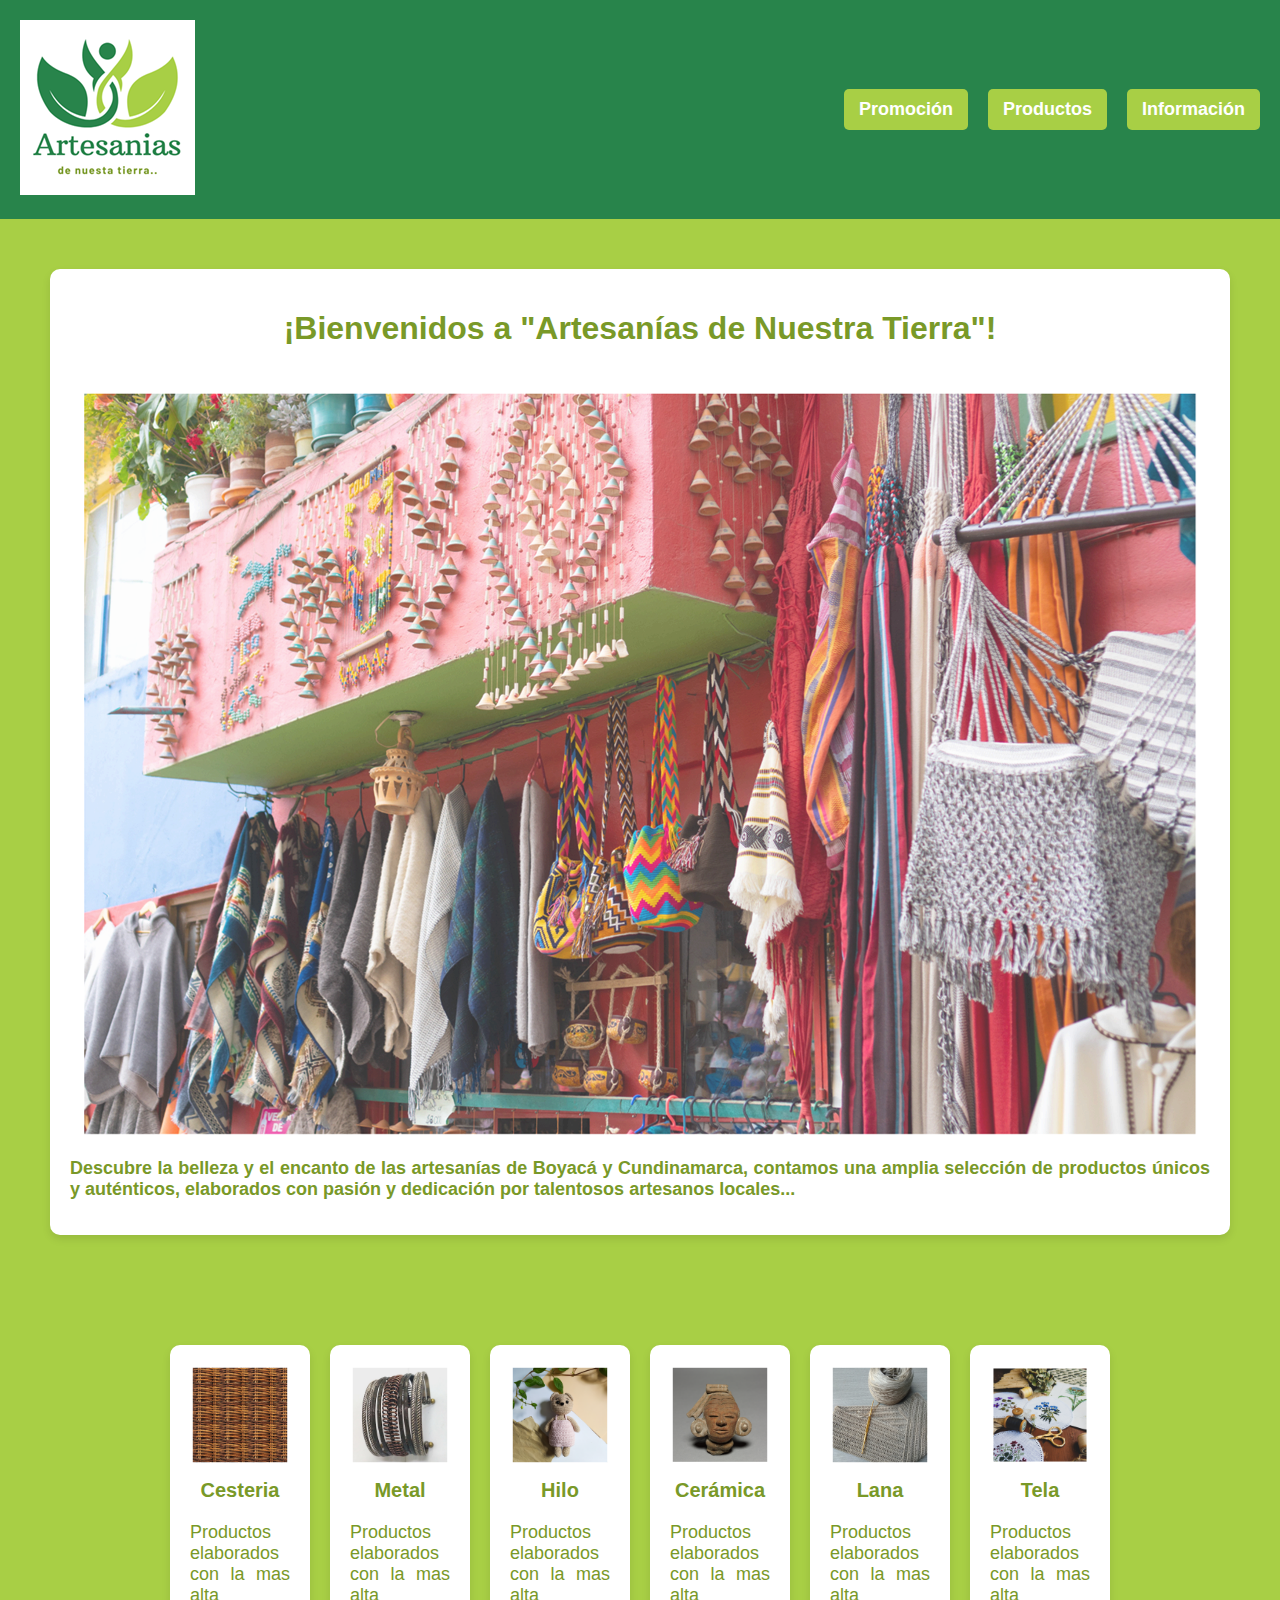
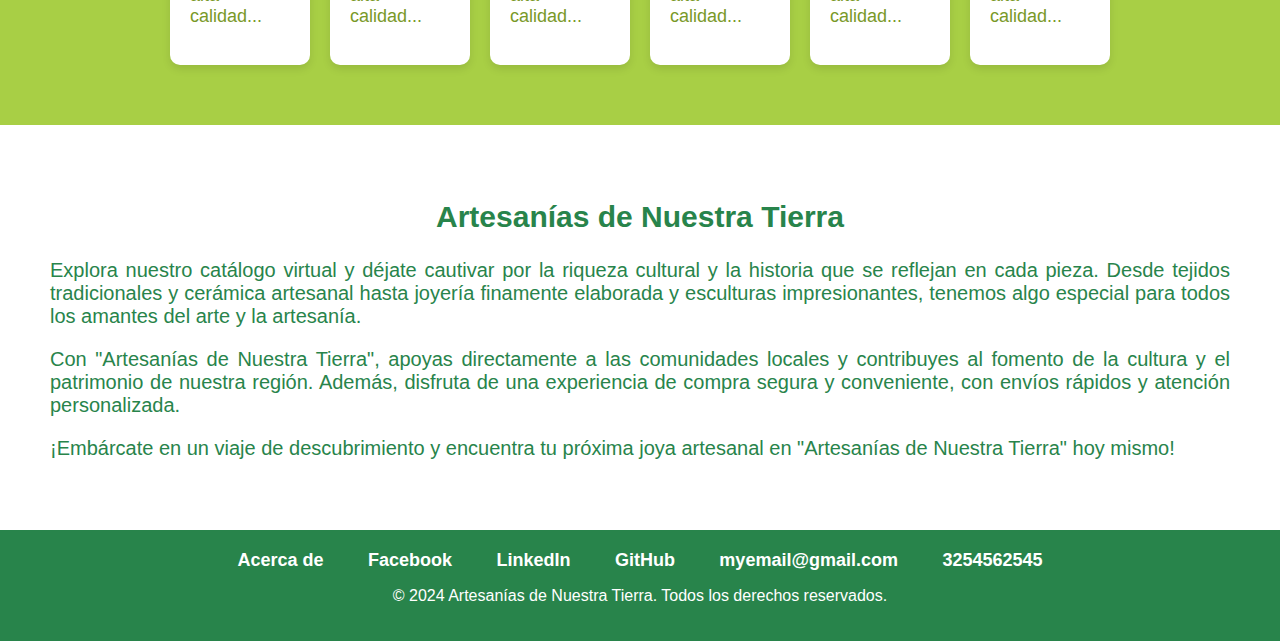
==== index.html @ 207a9da5 "sin cambios" ====
<!DOCTYPE html>
<html lang="es">
<head>
    <meta charset="UTF-8">
    <meta name="viewport" content="width=device-width, initial-scale=1.0">
    <title>Artesanías de Nuestra Tierra</title>
    <link rel="stylesheet" href="css/styles.css">
    <link rel="icon" href="img/favicon.png" type="image/png">
</head>
<body>
    <header class="header">
        <div class="logo">
            <img src="img/logo.png" alt="Artesanías de Nuestra Tierra">
        </div>
        <nav class="nav">
            <ul>
                <li><a href="#promocion">Promoción</a></li>
                <li><a href="#productos">Productos</a></li>
                <li><a href="#informacion">Información</a></li>
            </ul>
        </nav>
    </header>
<!-- Contenido principal -->
<main>
   <section id="promocion" class="section">
        <div class="card_center">
            <h1>¡Bienvenidos a "Artesanías de Nuestra Tierra"!</h1>
            <img src="img/central.png" alt="Promoción de Artesanías de Nuestra Tierra">
            <h2>Descubre la belleza y el encanto de las artesanías de Boyacá y Cundinamarca, contamos una amplia selección de productos únicos y auténticos, elaborados con pasión y dedicación por talentosos artesanos locales...</h2>
        </div>
    </section>

    <section id="productos" class="section">
        <div class="container">
            <div class="card">
                <img src="img/1.png" alt="Producto 1">
                <h3>Cesteria</h3>
                <p>Productos elaborados con la mas alta calidad...</p>
            </div>
            <div class="card">
                <img src="img/2.png" alt="Producto 2">
                <h3>Metal</h3>
                <p>Productos elaborados con la mas alta calidad...</p>
            </div>
            <div class="card">
                <img src="img/3.png" alt="Producto 3">
                <h3>Hilo</h3>
                <p>Productos elaborados con la mas alta calidad...</p>
            </div>
            <div class="card">
                <img src="img/4.png" alt="Producto 4">
                <h3>Cerámica</h3>
                <p>Productos elaborados con la mas alta calidad...</p>
            </div>
            <div class="card">
                <img src="img/5.png" alt="Producto 5">
                <h3>Lana</h3>
                <p>Productos elaborados con la mas alta calidad...</p>
            </div>
            <div class="card">
                <img src="img/6.png" alt="Producto 6">
                <h3>Tela</h3>
                <p>Productos elaborados con la mas alta calidad...</p>
            </div>
        </div>
    </section>

    <section id="informacion" class="section">
            <h2>Artesanías de Nuestra Tierra</h2>
            <p>Explora nuestro catálogo virtual y déjate cautivar por la riqueza cultural y la historia que se reflejan en cada pieza. Desde tejidos tradicionales y cerámica artesanal hasta joyería finamente elaborada y esculturas impresionantes, tenemos algo especial para todos los amantes del arte y la artesanía.</p>
            <p>Con "Artesanías de Nuestra Tierra", apoyas directamente a las comunidades locales y contribuyes al fomento de la cultura y el patrimonio de nuestra región. Además, disfruta de una experiencia de compra segura y conveniente, con envíos rápidos y atención personalizada.</p>
            <p>¡Embárcate en un viaje de descubrimiento y encuentra tu próxima joya artesanal en "Artesanías de Nuestra Tierra" hoy mismo!</p>
    </section>
</main>    

    <footer class="footer">
        <nav>
            <ul>
                <li><a href="#">Acerca de</a></li>
                <li><a href="https://myfacebook.com"><i class="fab fa-facebook"></i> Facebook</a></li>
                <li><a href="https://linkedin.com"><i class="fab fa-linkedin"></i> LinkedIn</a></li>
                <li><a href="https://github.com"><i class="fab fa-github"></i> GitHub</a></li>
                <li><a href="mailto:myemail@gmail.com"><i class="fas fa-envelope"></i> myemail@gmail.com</a></li>
                <li><a href="tel:3254562545"><i class="fas fa-phone-alt"></i> 3254562545</a></li>
            </ul>
        </nav>
        <p>&copy; 2024 Artesanías de Nuestra Tierra. Todos los derechos reservados.</p>
    </footer>
</body>
</html>
---- css/styles.css ----
body {
    font-family: Arial, sans-serif;
    margin: 0;
    padding: 0;
}

.header {
    background-color: #28844B;
    color: #FFFFFF;
    display: flex;
    align-items: center;
    justify-content: space-between;
    padding: 20px;
}

.logo img {
    max-width: 100%;
}

.nav ul {
    list-style: none;
    padding: 0;
    margin: 0;
    display: flex;
}

.nav ul li {
    margin-right: 20px;
}

.nav ul li:last-child {
    margin-right: 0;
}

/* Estilos para los enlaces dentro del header */
.nav ul li a {
    text-decoration: none;
    color: #FFFFFF;
    padding: 10px 15px;
    border-radius: 5px;
    background-color: #A8CF45; /* Color de fondo */
    transition: background-color 0.3s; /* Transición para el cambio de color de fondo */
    display: block;
    font-size: 18px; /* Tamaño de fuente más grande */
    font-weight: bold; /* Peso de fuente más fuerte */
}

.nav ul li a:hover {
    background-color: #799928; /* Color de fondo al pasar el mouse */
}

.section {
    padding: 50px;
    background-color: #A8CF45;
    color: #FFFFFF;
}

#promocion {
    color: #799928;
}

#promocion h2 {
    font-size: 18px;
    text-align: justify;
}

#informacion {
    color: #28844B;
    background-color: #FFF;
}
#informacion h2 {
    font-size: 30px;
    text-align: center;
}

#informacion p {
    font-size: 20px;
    text-align: justify;
}

.footer {
    background-color: #28844B;
    color: #FFFFFF;
    padding: 20px;
    text-align: center; /* Centrar el contenido */
}

.footer a {
    text-decoration: none;
    color: #FFFFFF;
    margin: 0 10px; /* Espacio entre enlaces */
    font-size: 18px; /* Tamaño de fuente más grande */
    font-weight: bold; /* Peso de fuente más fuerte */
    transition: color 0.3s; /* Transición para el cambio de color */
}

.footer a:hover {
    color: #A8CF45; /* Color al pasar el mouse */
}

.footer nav ul {
    list-style: none;
    padding: 0;
    margin: 0;
}

.footer nav ul li {
    display: inline;
    margin-right: 20px;
}

.footer nav ul li:last-child {
    margin-right: 0;
}

.card_center {
    background-color: #FFFFFF;
    border-radius: 10px;
    box-shadow: 0 4px 8px rgba(0, 0, 0, 0.1);
    padding: 20px;
    text-align: center;
}
.card_center p {
    font-size: 18px;
    color: #555555;
}
.card_center img {
    max-width: 100%;
    border-radius: 5px;
    margin-top: 20px;
}

.container {
    display: flex;
    flex-wrap: wrap;
    justify-content: center;
    align-items: center;
    margin: 0 auto;
    max-width: 960px;
}

.card {
    width: calc(50% - 20px); /* Ancho de cada tarjeta para resoluciones grandes */
    margin: 10px;
    background-color: #FFFFFF;
    border-radius: 10px;
    padding: 20px;
    box-shadow: 0 4px 8px rgba(0, 0, 0, 0.1);
}

.card h2 {
    font-size: 24px;
    color: #28844B;
}

.card p {
    font-size: 18px;
    margin-top: 10px;
    color: #799928;
    text-align: justify;
}

.card img {
    width: 100%;
    border-radius: 5px;
}

.card h3 {
    font-size: 20px;
    margin-top: 10px;
    color: #799928;
    text-align: center;
}

@media screen and (max-width: 768px) {
    .nav ul {
        flex-direction: column; /* En columnas en pantallas pequeñas */
    }
    
    .nav ul li {
        margin-right: 0; /* Eliminar el margen derecho en pantallas pequeñas */
        margin-bottom: 10px; /* Agregar espacio entre los enlaces en pantallas pequeñas */
    }
}

@media screen and (max-width: 768px) {
    .card {
        width: calc(100% - 20px); /* Ancho de cada tarjeta para resoluciones pequeñas */
    }
}

@media screen and (min-width: 768px) {
    .container {
        flex-wrap: nowrap; /* Evitar el retorno de línea */
    }

    .card {
        width: calc(33.33% - 20px); /* Ancho de cada tarjeta para resoluciones grandes */
    }
}
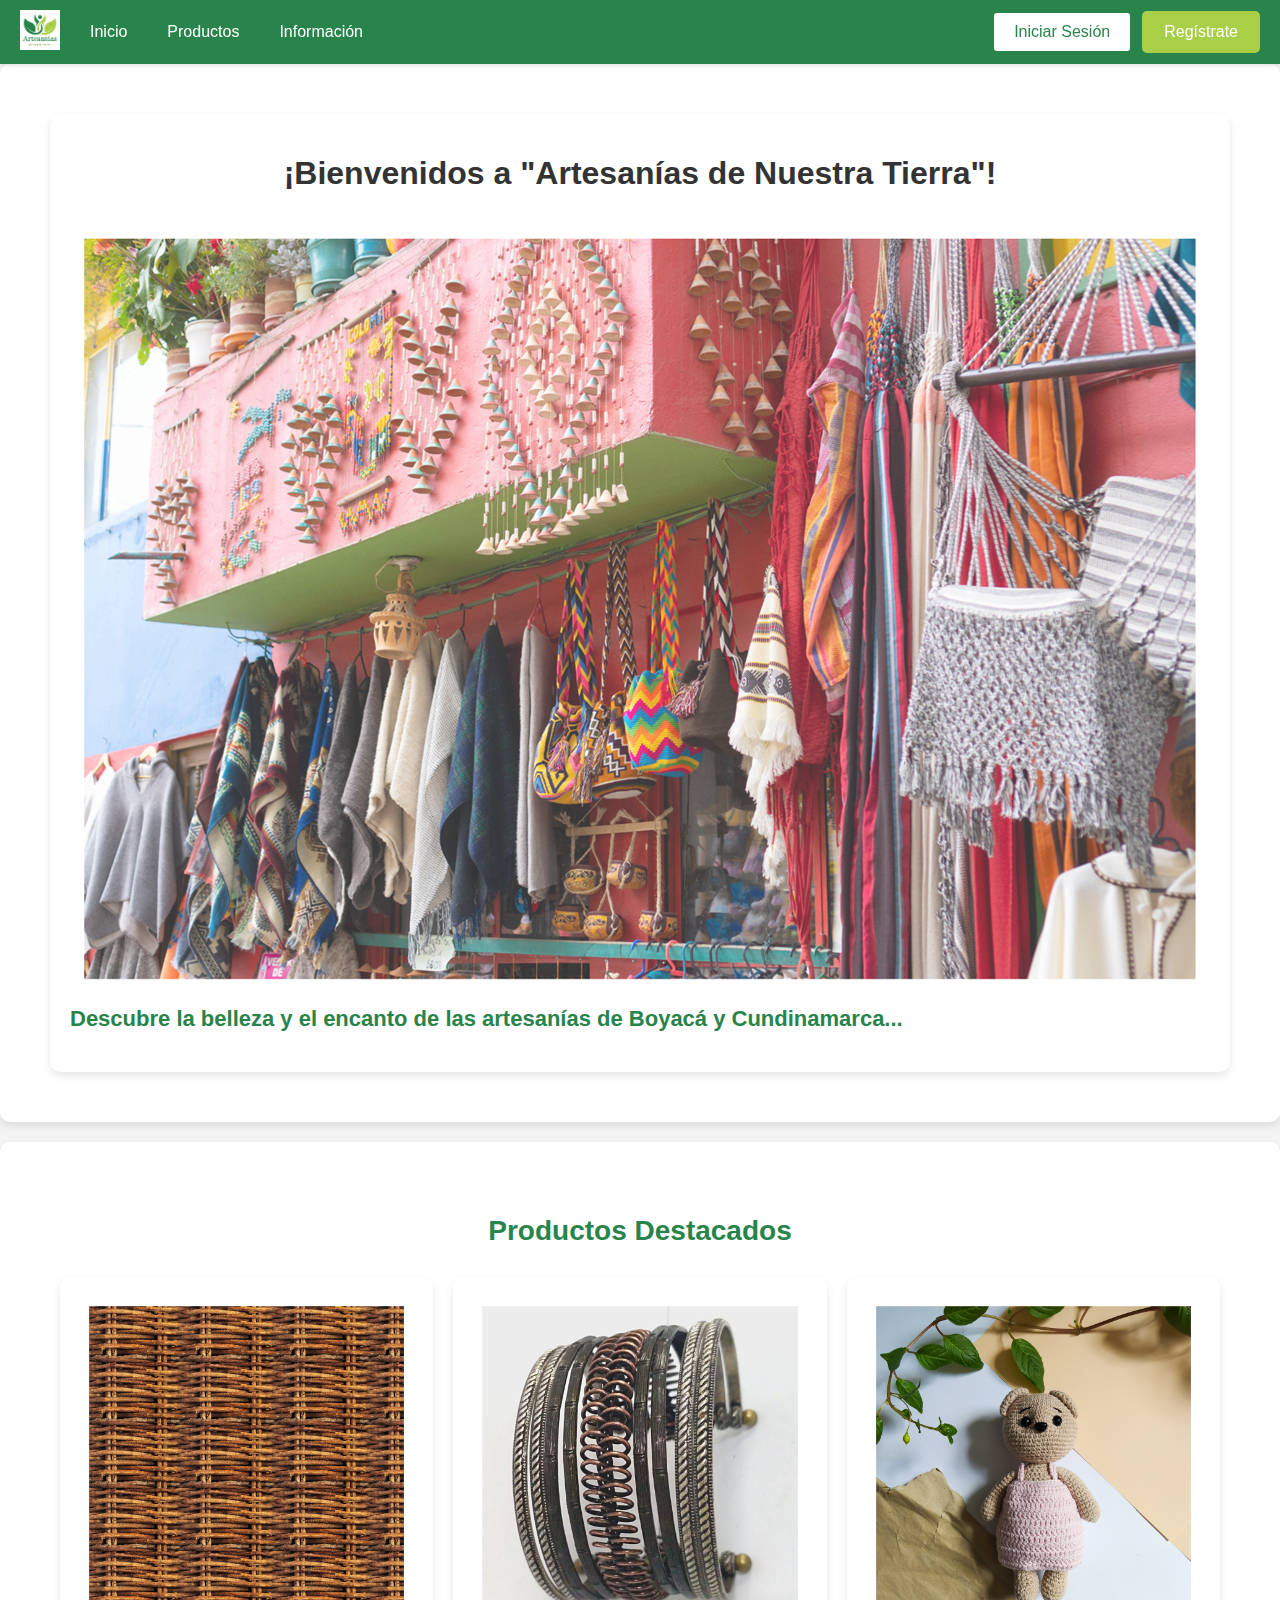
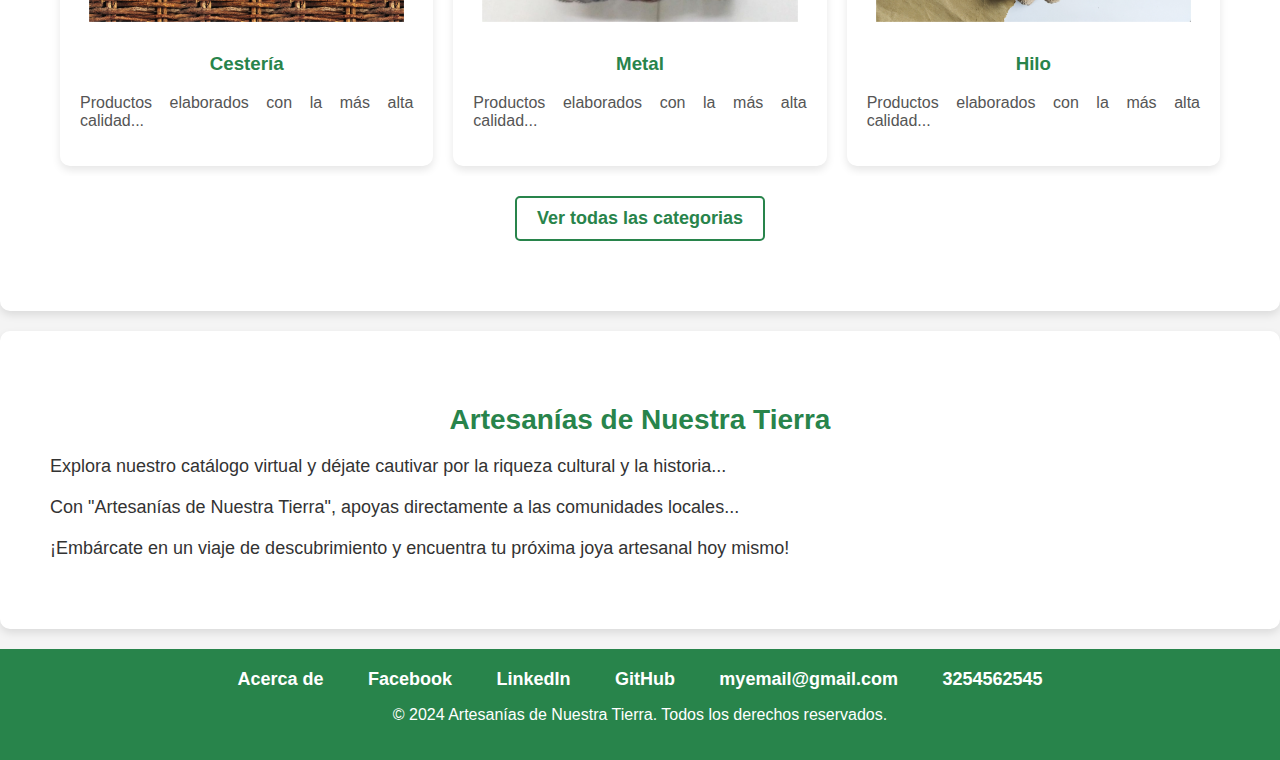
==== commit 135b168f: "add transitions" ====
--- a/index.html
+++ b/index.html
@@ -8,70 +8,64 @@
     <link rel="icon" href="img/favicon.png" type="image/png">
 </head>
 <body>
-    <header class="header">
-        <div class="logo">
-            <img src="img/logo.png" alt="Artesanías de Nuestra Tierra">
-        </div>
-        <nav class="nav">
-            <ul>
-                <li><a href="#promocion">Promoción</a></li>
-                <li><a href="#productos">Productos</a></li>
-                <li><a href="#informacion">Información</a></li>
-            </ul>
-        </nav>
-    </header>
-<!-- Contenido principal -->
-<main>
-   <section id="promocion" class="section">
-        <div class="card_center">
-            <h1>¡Bienvenidos a "Artesanías de Nuestra Tierra"!</h1>
-            <img src="img/central.png" alt="Promoción de Artesanías de Nuestra Tierra">
-            <h2>Descubre la belleza y el encanto de las artesanías de Boyacá y Cundinamarca, contamos una amplia selección de productos únicos y auténticos, elaborados con pasión y dedicación por talentosos artesanos locales...</h2>
-        </div>
-    </section>
-
-    <section id="productos" class="section">
-        <div class="container">
-            <div class="card">
-                <img src="img/1.png" alt="Producto 1">
-                <h3>Cesteria</h3>
-                <p>Productos elaborados con la mas alta calidad...</p>
-            </div>
-            <div class="card">
-                <img src="img/2.png" alt="Producto 2">
-                <h3>Metal</h3>
-                <p>Productos elaborados con la mas alta calidad...</p>
-            </div>
-            <div class="card">
-                <img src="img/3.png" alt="Producto 3">
-                <h3>Hilo</h3>
-                <p>Productos elaborados con la mas alta calidad...</p>
-            </div>
-            <div class="card">
-                <img src="img/4.png" alt="Producto 4">
-                <h3>Cerámica</h3>
-                <p>Productos elaborados con la mas alta calidad...</p>
-            </div>
-            <div class="card">
-                <img src="img/5.png" alt="Producto 5">
-                <h3>Lana</h3>
-                <p>Productos elaborados con la mas alta calidad...</p>
-            </div>
-            <div class="card">
-                <img src="img/6.png" alt="Producto 6">
-                <h3>Tela</h3>
-                <p>Productos elaborados con la mas alta calidad...</p>
+    <!-- Header -->
+    <header id="site-header" class="artesanias-header">
+        <div class="logo-nav">
+            <a class="artesanias-logo" href="index.html">
+                <img src="img/logo.png" alt="Artesanías de Nuestra Tierra">
+            </a>
+            <div class="main-links">
+                <a href="index.html">Inicio</a>
+                <a href="gallery.html">Productos</a>
+                <a href="index.html#informacion">Información</a>
             </div>
         </div>
-    </section>
+        <div class="user-menu">
+            <a href="login.html" class="button button-secondary">Iniciar Sesión</a>
+            <a href="register.html" class="button button-primary">Regístrate</a>
+        </div>
+    </header>
+    <!-- Contenido principal -->
+    <main>
+        <section id="promocion" class="section">
+            <div class="card_center">
+                <h1>¡Bienvenidos a "Artesanías de Nuestra Tierra"!</h1>
+                <img src="img/central.png" alt="Promoción de Artesanías de Nuestra Tierra">
+                <h2>Descubre la belleza y el encanto de las artesanías de Boyacá y Cundinamarca...</h2>
+            </div>
+        </section>
 
-    <section id="informacion" class="section">
+        <section id="productos-preview" class="section">
+            <h2>Productos Destacados</h2>
+            <div class="container">
+                <div class="card">
+                    <img src="img/1.png" alt="Producto 1">
+                    <h3>Cestería</h3>
+                    <p>Productos elaborados con la más alta calidad...</p>
+                </div>
+                <div class="card">
+                    <img src="img/2.png" alt="Producto 2">
+                    <h3>Metal</h3>
+                    <p>Productos elaborados con la más alta calidad...</p>
+                </div>
+                <div class="card">
+                    <img src="img/3.png" alt="Producto 3">
+                    <h3>Hilo</h3>
+                    <p>Productos elaborados con la más alta calidad...</p>
+                </div>
+            </div>
+            <div class="view-more">
+                <a href="gallery.html">Ver todas las categorias</a>
+            </div>
+        </section>
+
+        <section id="informacion" class="section">
             <h2>Artesanías de Nuestra Tierra</h2>
-            <p>Explora nuestro catálogo virtual y déjate cautivar por la riqueza cultural y la historia que se reflejan en cada pieza. Desde tejidos tradicionales y cerámica artesanal hasta joyería finamente elaborada y esculturas impresionantes, tenemos algo especial para todos los amantes del arte y la artesanía.</p>
-            <p>Con "Artesanías de Nuestra Tierra", apoyas directamente a las comunidades locales y contribuyes al fomento de la cultura y el patrimonio de nuestra región. Además, disfruta de una experiencia de compra segura y conveniente, con envíos rápidos y atención personalizada.</p>
-            <p>¡Embárcate en un viaje de descubrimiento y encuentra tu próxima joya artesanal en "Artesanías de Nuestra Tierra" hoy mismo!</p>
-    </section>
-</main>    
+            <p>Explora nuestro catálogo virtual y déjate cautivar por la riqueza cultural y la historia...</p>
+            <p>Con "Artesanías de Nuestra Tierra", apoyas directamente a las comunidades locales...</p>
+            <p>¡Embárcate en un viaje de descubrimiento y encuentra tu próxima joya artesanal hoy mismo!</p>
+        </section>
+    </main>
 
     <footer class="footer">
         <nav>
@@ -79,12 +73,12 @@
                 <li><a href="#">Acerca de</a></li>
                 <li><a href="https://myfacebook.com"><i class="fab fa-facebook"></i> Facebook</a></li>
                 <li><a href="https://linkedin.com"><i class="fab fa-linkedin"></i> LinkedIn</a></li>
-                <li><a href="https://github.com"><i class="fab fa-github"></i> GitHub</a></li>
-                <li><a href="mailto:myemail@gmail.com"><i class="fas fa-envelope"></i> myemail@gmail.com</a></li>
+                <li><a href="https://github.com/DavidGantivaC/anube-co-creacion"><i class="fab fa-github"></i> GitHub</a></li>
+                <li><a href="mailto:davidgantiva1@gmail.com"><i class="fas fa-envelope"></i> myemail@gmail.com</a></li>
                 <li><a href="tel:3254562545"><i class="fas fa-phone-alt"></i> 3254562545</a></li>
             </ul>
         </nav>
         <p>&copy; 2024 Artesanías de Nuestra Tierra. Todos los derechos reservados.</p>
     </footer>
 </body>
-</html>+</html>
--- a/css/styles.css
+++ b/css/styles.css
@@ -2,100 +2,147 @@
     font-family: Arial, sans-serif;
     margin: 0;
     padding: 0;
-}
-
-.header {
+    background-color: #f4f4f4; /* Fondo general claro */
+    color: #333; /* Texto general */
+}
+
+/* Estilos para el Header */
+.artesanias-header {
     background-color: #28844B;
     color: #FFFFFF;
     display: flex;
+    justify-content: space-between;
     align-items: center;
-    justify-content: space-between;
-    padding: 20px;
-}
-
-.logo img {
-    max-width: 100%;
-}
-
-.nav ul {
-    list-style: none;
-    padding: 0;
-    margin: 0;
-    display: flex;
-}
-
-.nav ul li {
-    margin-right: 20px;
-}
-
-.nav ul li:last-child {
-    margin-right: 0;
-}
-
-/* Estilos para los enlaces dentro del header */
-.nav ul li a {
-    text-decoration: none;
-    color: #FFFFFF;
-    padding: 10px 15px;
-    border-radius: 5px;
-    background-color: #A8CF45; /* Color de fondo */
-    transition: background-color 0.3s; /* Transición para el cambio de color de fondo */
-    display: block;
-    font-size: 18px; /* Tamaño de fuente más grande */
-    font-weight: bold; /* Peso de fuente más fuerte */
-}
-
-.nav ul li a:hover {
-    background-color: #799928; /* Color de fondo al pasar el mouse */
+    padding: 10px 20px;
+    position: sticky;
+    top: 0;
+    z-index: 1000;
+    box-shadow: 0 2px 4px rgba(0, 0, 0, 0.1);
+}
+
+.logo-nav {
+    display: flex;
+    align-items: center;
+}
+
+.artesanias-logo img {
+    height: 40px;
+}
+
+.main-links {
+    display: flex;
+    gap: 20px;
+    margin-left: 20px;
+}
+
+.main-links a {
+    color: #FFFFFF;
+    text-decoration: none;
+    padding: 10px;
+    border-radius: 5px;
+    transition: background-color 0.3s;
+}
+
+.main-links a:hover {
+    background-color: #1c6d39;
+}
+
+.user-menu {
+    display: flex;
+    gap: 10px;
+}
+
+.button {
+    text-decoration: none;
+    padding: 10px 20px;
+    border-radius: 5px;
+    transition: background-color 0.3s, color 0.3s;
+    font-size: 16px;
+}
+
+.button-secondary {
+    background-color: #FFFFFF;
+    color: #28844B;
+    border: 2px solid #28844B;
+}
+
+.button-secondary:hover {
+    background-color: #A8CF45;
+    color: #FFFFFF;
+}
+
+.button-primary {
+    background-color: #A8CF45;
+    color: #FFFFFF;
+    border: 2px solid #A8CF45;
+}
+
+.button-primary:hover {
+    background-color: #FFFFFF;
+    color: #28844B;
+    border: 2px solid #28844B;
+}
+
+.action-button a {
+    text-decoration: none;
+    color: #28844B;
+    background-color: #FFFFFF;
+    padding: 10px 20px;
+    border-radius: 5px;
+    transition: background-color 0.3s, color 0.3s;
+    font-size: 16px;
+}
+
+.action-button a:hover {
+    background-color: #A8CF45;
+    color: #FFFFFF;
 }
 
 .section {
     padding: 50px;
-    background-color: #A8CF45;
-    color: #FFFFFF;
-}
-
-#promocion {
-    color: #799928;
+    background-color: #FFFFFF;
+    margin-bottom: 20px;
+    border-radius: 10px;
+    box-shadow: 0 4px 8px rgba(0, 0, 0, 0.1);
+}
+
+.section h2 {
+    color: #28844B;
+    font-size: 28px;
+    margin-bottom: 20px;
+    text-align: center;
 }
 
 #promocion h2 {
+    font-size: 22px;
+    color: #28844B;
+    text-align: justify;
+}
+
+#informacion p {
     font-size: 18px;
     text-align: justify;
-}
-
-#informacion {
-    color: #28844B;
-    background-color: #FFF;
-}
-#informacion h2 {
-    font-size: 30px;
-    text-align: center;
-}
-
-#informacion p {
-    font-size: 20px;
-    text-align: justify;
+    margin-bottom: 20px;
 }
 
 .footer {
     background-color: #28844B;
     color: #FFFFFF;
     padding: 20px;
-    text-align: center; /* Centrar el contenido */
+    text-align: center;
 }
 
 .footer a {
     text-decoration: none;
     color: #FFFFFF;
-    margin: 0 10px; /* Espacio entre enlaces */
-    font-size: 18px; /* Tamaño de fuente más grande */
-    font-weight: bold; /* Peso de fuente más fuerte */
-    transition: color 0.3s; /* Transición para el cambio de color */
+    margin: 0 10px;
+    font-size: 18px;
+    font-weight: bold;
+    transition: color 0.3s;
 }
 
 .footer a:hover {
-    color: #A8CF45; /* Color al pasar el mouse */
+    color: #A8CF45;
 }
 
 .footer nav ul {
@@ -120,10 +167,7 @@
     padding: 20px;
     text-align: center;
 }
-.card_center p {
-    font-size: 18px;
-    color: #555555;
-}
+
 .card_center img {
     max-width: 100%;
     border-radius: 5px;
@@ -132,69 +176,170 @@
 
 .container {
     display: flex;
-    flex-wrap: wrap;
-    justify-content: center;
-    align-items: center;
+    flex-wrap: nowrap; /* Evita que los elementos se envuelvan  en la siguiente linea*/
+    justify-content: space-around; /* Esto centrará tus tarjetas en la línea */
+    align-items: flex-start;
     margin: 0 auto;
-    max-width: 960px;
+    max-width: 1200px;
+    overflow-x: auto; /* Agrega desplazamiento horizontal si los elementos no caben en una fila */
 }
 
 .card {
-    width: calc(50% - 20px); /* Ancho de cada tarjeta para resoluciones grandes */
+    width: calc(33.33% - 20px);
     margin: 10px;
     background-color: #FFFFFF;
     border-radius: 10px;
     padding: 20px;
     box-shadow: 0 4px 8px rgba(0, 0, 0, 0.1);
-}
-
-.card h2 {
-    font-size: 24px;
+    text-align: center;
+}
+
+.card-g {
+    width: calc(33.33% - 20px);
+    margin: 10px;
+    background-color: #FFFFFF;
+    border-radius: 10px;
+    padding: 20px;
+    box-shadow: 0 4px 8px rgba(0, 0, 0, 0.1);
+    text-align: center;
+}
+
+.card h2, .card h3 {
+    color: #28844B;
+}
+
+.card-g h2, .card h3 {
     color: #28844B;
 }
 
 .card p {
-    font-size: 18px;
+    font-size: 16px;
     margin-top: 10px;
-    color: #799928;
+    color: #555555;
+    text-align: justify;
+}
+
+.card-g p {
+    font-size: 16px;
+    margin-top: 10px;
+    color: #555555;
     text-align: justify;
 }
 
 .card img {
     width: 100%;
-    border-radius: 5px;
-}
-
-.card h3 {
-    font-size: 20px;
-    margin-top: 10px;
-    color: #799928;
-    text-align: center;
+    height: auto;
+    border-radius: 5px;
+}
+
+.card-g img {
+    width: 100%;
+    height: auto;
+    border-radius: 5px;
+}
+
+.view-more {
+    text-align: center;
+    margin-top: 20px;
+    margin-bottom: 20px; /* Agrega un margen inferior */
+}
+
+.view-more a {
+    text-decoration: none;
+    color: #28844B;
+    font-size: 18px;
+    font-weight: bold;
+    padding: 10px 20px;
+    border: 2px solid #28844B;
+    border-radius: 5px;
+    transition: background-color 0.3s, color 0.3s;
+    display: inline-block; /* Hace que el botón ocupe solo el ancho necesario */
+}
+
+.view-more a:hover {
+    background-color: #28844B;
+    color: #FFFFFF;
+}
+
+.map-container {
+    width: 100%;
+    height: 450px;
+    margin-top: 20px;
+}
+
+.search-container {
+    display: flex;
+    justify-content: center;
+    align-items: center;
+    margin-bottom: 20px;
+}
+
+.search-container input[type="text"] {
+    width: 300px;
+    padding: 10px;
+    font-size: 16px;
+    border: 2px solid #28844B;
+    border-radius: 5px 0 0 5px;
+    outline: none;
+}
+
+.search-container button {
+    padding: 10px;
+    font-size: 16px;
+    border: 2px solid #28844B;
+    border-left: none;
+    background-color: #28844B;
+    color: #FFFFFF;
+    border-radius: 0 5px 5px 0;
+    cursor: pointer;
+    outline: none;
+    transition: background-color 0.3s;
+}
+
+.search-container button:hover {
+    background-color: #799928;
+}
+
+.search-results {
+    margin-top: 20px;
 }
 
 @media screen and (max-width: 768px) {
-    .nav ul {
-        flex-direction: column; /* En columnas en pantallas pequeñas */
-    }
-    
-    .nav ul li {
-        margin-right: 0; /* Eliminar el margen derecho en pantallas pequeñas */
-        margin-bottom: 10px; /* Agregar espacio entre los enlaces en pantallas pequeñas */
-    }
-}
-
-@media screen and (max-width: 768px) {
+    .artesanias-header {
+        flex-direction: column;
+        align-items: center;
+        text-align: center;
+    }
+
+    .main-links {
+        flex-direction: column;
+        gap: 10px;
+    }
+
+    .user-menu {
+        flex-direction: column;
+        gap: 10px;
+        margin-top: 10px;
+    }
+
+    .action-button {
+        margin-top: 10px;
+    }
+
     .card {
-        width: calc(100% - 20px); /* Ancho de cada tarjeta para resoluciones pequeñas */
-    }
-}
-
-@media screen and (min-width: 768px) {
-    .container {
-        flex-wrap: nowrap; /* Evitar el retorno de línea */
-    }
-
-    .card {
-        width: calc(33.33% - 20px); /* Ancho de cada tarjeta para resoluciones grandes */
-    }
-}+        width: calc(100% - 20px);
+    }
+    .card-g {
+        width: calc(100% - 20px);
+    }
+}
+
+.card-g {
+    transition: all 0.3s ease;
+    border: 1px solid transparent; /* Asegúrate de tener un borde transparente en el estado normal */
+}
+
+.card-g:hover {
+    transform: scale(1.05); /* Esto hará que el producto se agrande un poquito */
+    border: 1px solid #000; /* Esto cambiará el color del borde */
+}
